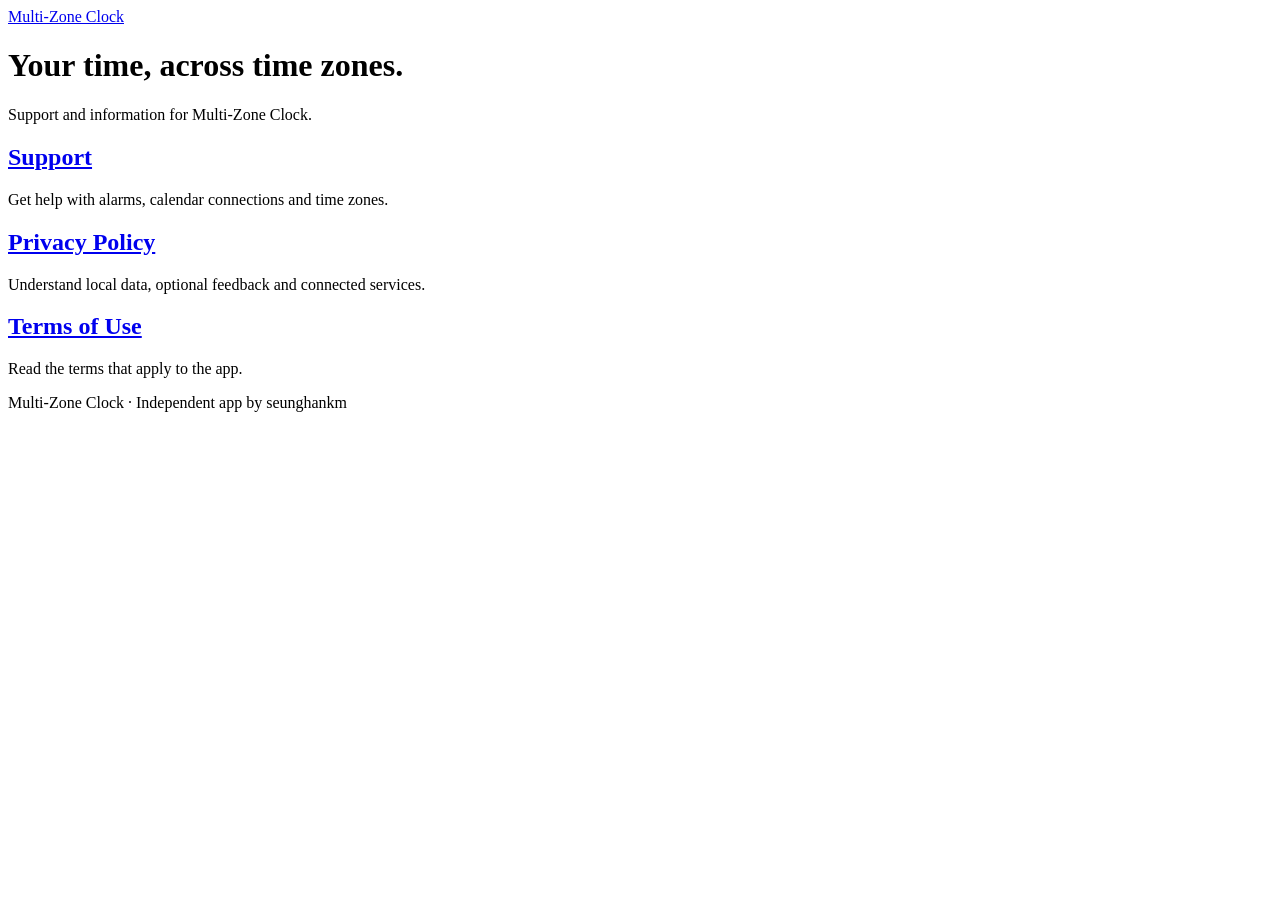
==== index.html @ 145bd313 "Publish public support site" ====
<!doctype html>
<html lang="en"><head><meta charset="utf-8"><meta name="viewport" content="width=device-width,initial-scale=1"><title>Multi-Zone Clock · Support and Privacy</title><meta name="description" content="Support, privacy and terms for Multi-Zone Clock."><link rel="stylesheet" href="styles.css"></head><body><header><a class="brand" href="./">Multi-Zone Clock</a></header><main><h1>Your time, across time zones.</h1><p class="lead">Support and information for Multi-Zone Clock.</p><div class="card"><h2><a href="support/">Support</a></h2><p>Get help with alarms, calendar connections and time zones.</p></div><div class="card"><h2><a href="privacy/">Privacy Policy</a></h2><p>Understand local data, optional feedback and connected services.</p></div><div class="card"><h2><a href="terms/">Terms of Use</a></h2><p>Read the terms that apply to the app.</p></div></main><footer>Multi-Zone Clock · Independent app by seunghankm</footer></body></html>
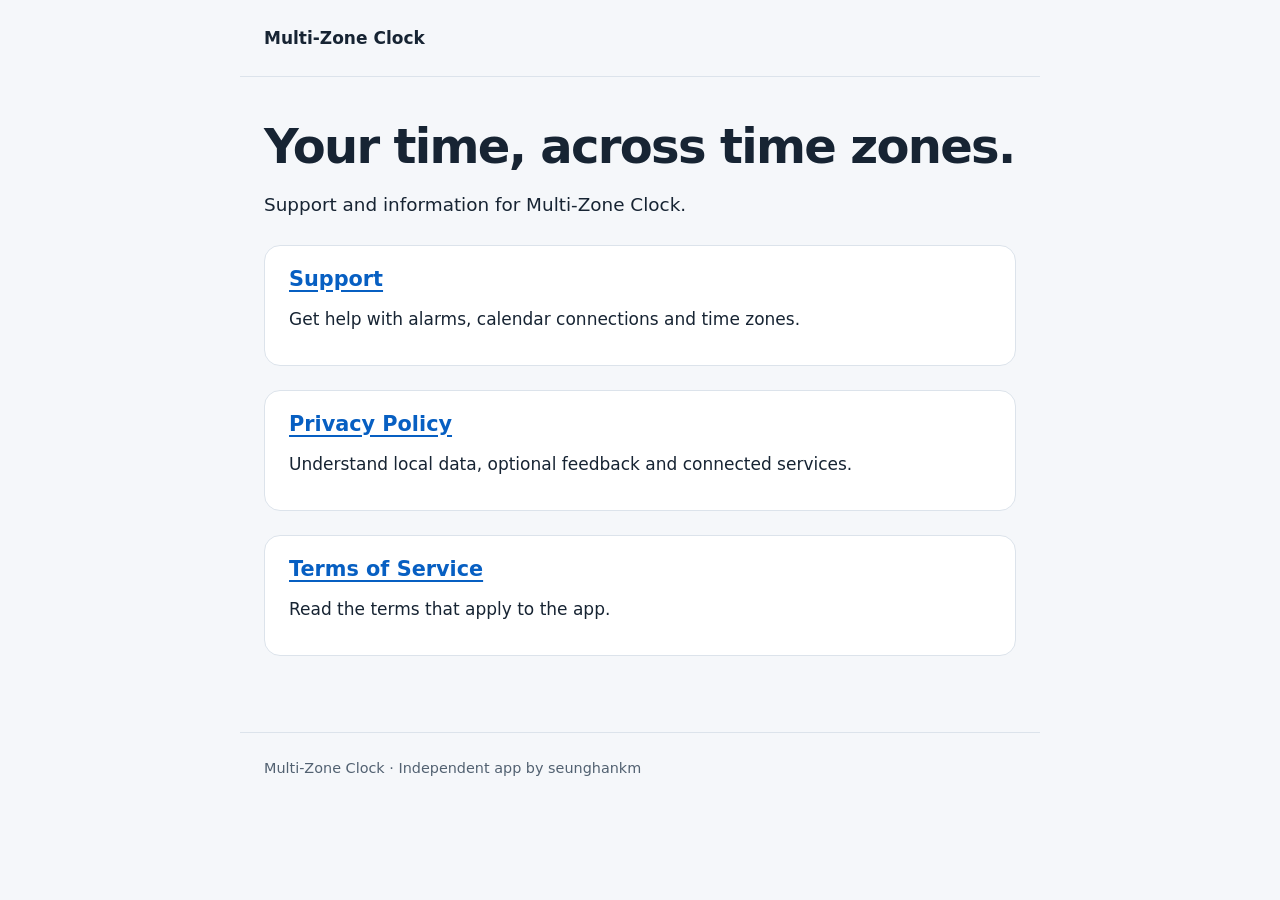
==== commit 076d3d42: "Update Terms of Service and Privacy Policy Adds the iCloud Sync section, protective terms (no warran" ====
--- a/index.html
+++ b/index.html
@@ -1,2 +1,2 @@
 <!doctype html>
-<html lang="en"><head><meta charset="utf-8"><meta name="viewport" content="width=device-width,initial-scale=1"><title>Multi-Zone Clock · Support and Privacy</title><meta name="description" content="Support, privacy and terms for Multi-Zone Clock."><link rel="stylesheet" href="styles.css"></head><body><header><a class="brand" href="./">Multi-Zone Clock</a></header><main><h1>Your time, across time zones.</h1><p class="lead">Support and information for Multi-Zone Clock.</p><div class="card"><h2><a href="support/">Support</a></h2><p>Get help with alarms, calendar connections and time zones.</p></div><div class="card"><h2><a href="privacy/">Privacy Policy</a></h2><p>Understand local data, optional feedback and connected services.</p></div><div class="card"><h2><a href="terms/">Terms of Use</a></h2><p>Read the terms that apply to the app.</p></div></main><footer>Multi-Zone Clock · Independent app by seunghankm</footer></body></html>
+<html lang="en"><head><meta charset="utf-8"><meta name="viewport" content="width=device-width,initial-scale=1"><title>Multi-Zone Clock · Support and Privacy</title><meta name="description" content="Support, privacy and terms for Multi-Zone Clock."><link rel="stylesheet" href="styles.css"></head><body><header><a class="brand" href="./">Multi-Zone Clock</a></header><main><h1>Your time, across time zones.</h1><p class="lead">Support and information for Multi-Zone Clock.</p><div class="card"><h2><a href="support/">Support</a></h2><p>Get help with alarms, calendar connections and time zones.</p></div><div class="card"><h2><a href="privacy/">Privacy Policy</a></h2><p>Understand local data, optional feedback and connected services.</p></div><div class="card"><h2><a href="terms/">Terms of Service</a></h2><p>Read the terms that apply to the app.</p></div></main><footer>Multi-Zone Clock · Independent app by seunghankm</footer></body></html>
--- a/styles.css
+++ b/styles.css
@@ -0,0 +1,21 @@
+:root { color-scheme: light dark; --ink:#172433; --muted:#526171; --surface:#fff; --bg:#f5f7fa; --link:#075fc2; --line:#dce3eb; }
+* { box-sizing:border-box; }
+body { margin:0; background:var(--bg); color:var(--ink); font:17px/1.65 system-ui,-apple-system,BlinkMacSystemFont,"Segoe UI",sans-serif; }
+header, main, footer { max-width:800px; margin:auto; padding:24px; }
+header { display:flex; justify-content:space-between; gap:20px; flex-wrap:wrap; border-bottom:1px solid var(--line); }
+nav { display:flex; gap:20px; flex-wrap:wrap; }
+a { color:var(--link); text-underline-offset:4px; }
+a:focus-visible { outline:3px solid var(--link); outline-offset:4px; }
+.brand { color:var(--ink); font-weight:700; text-decoration:none; }
+main { padding-top:42px; padding-bottom:52px; }
+h1 { font-size:clamp(2rem,5vw,3rem); line-height:1.15; letter-spacing:-.035em; margin:0 0 16px; }
+h2 { font-size:1.3rem; line-height:1.3; margin:36px 0 10px; }
+p, ul { margin:12px 0; }
+li { margin:8px 0; }
+.lead { font-size:1.15rem; }
+.meta, footer { color:var(--muted); font-size:.9rem; }
+.card { padding:20px 24px; background:var(--surface); border:1px solid var(--line); border-radius:16px; margin:24px 0; }
+.card h2 { margin-top:0; }
+footer { border-top:1px solid var(--line); }
+@media(prefers-color-scheme:dark) { :root { --ink:#edf2f7; --muted:#b1bdcc; --surface:#202b37; --bg:#151d26; --link:#72b5ff; --line:#384654; } }
+@media(max-width:480px) { header,main,footer { padding-left:20px; padding-right:20px; } nav { gap:16px; } }
